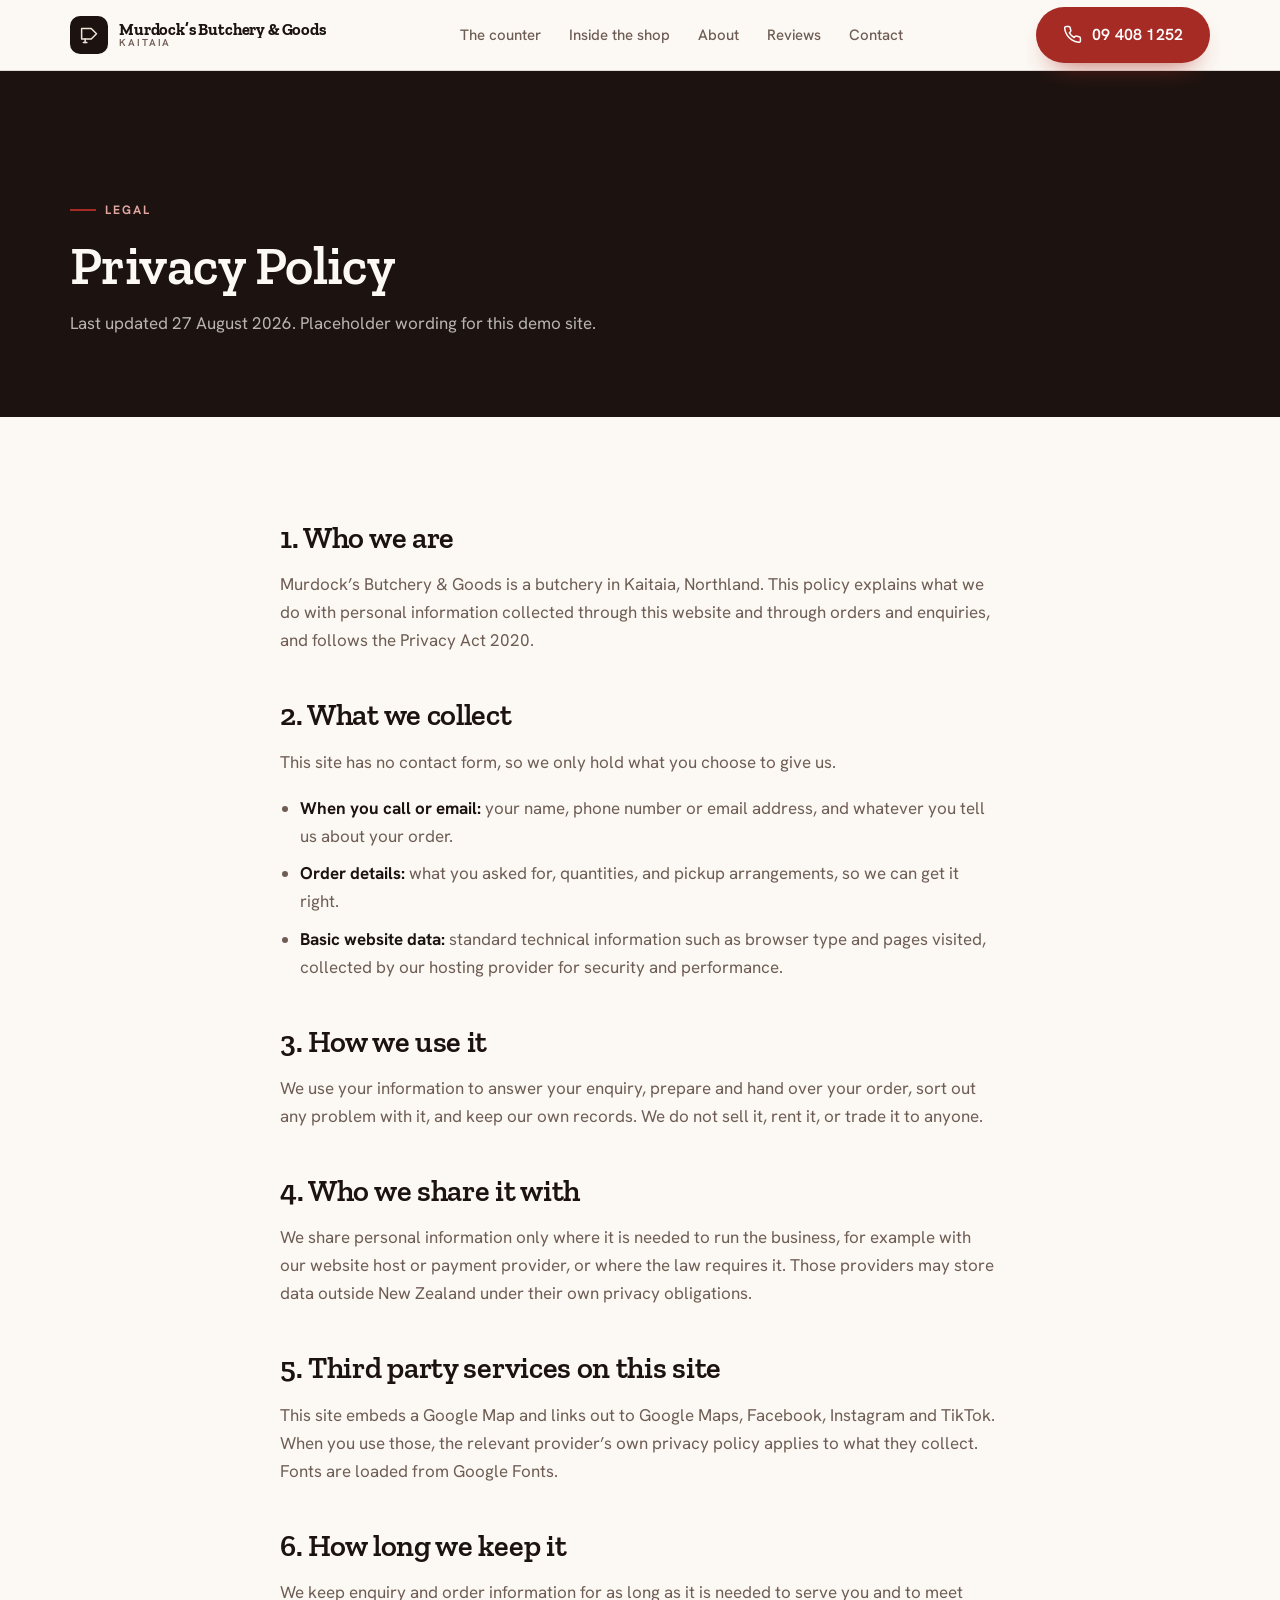
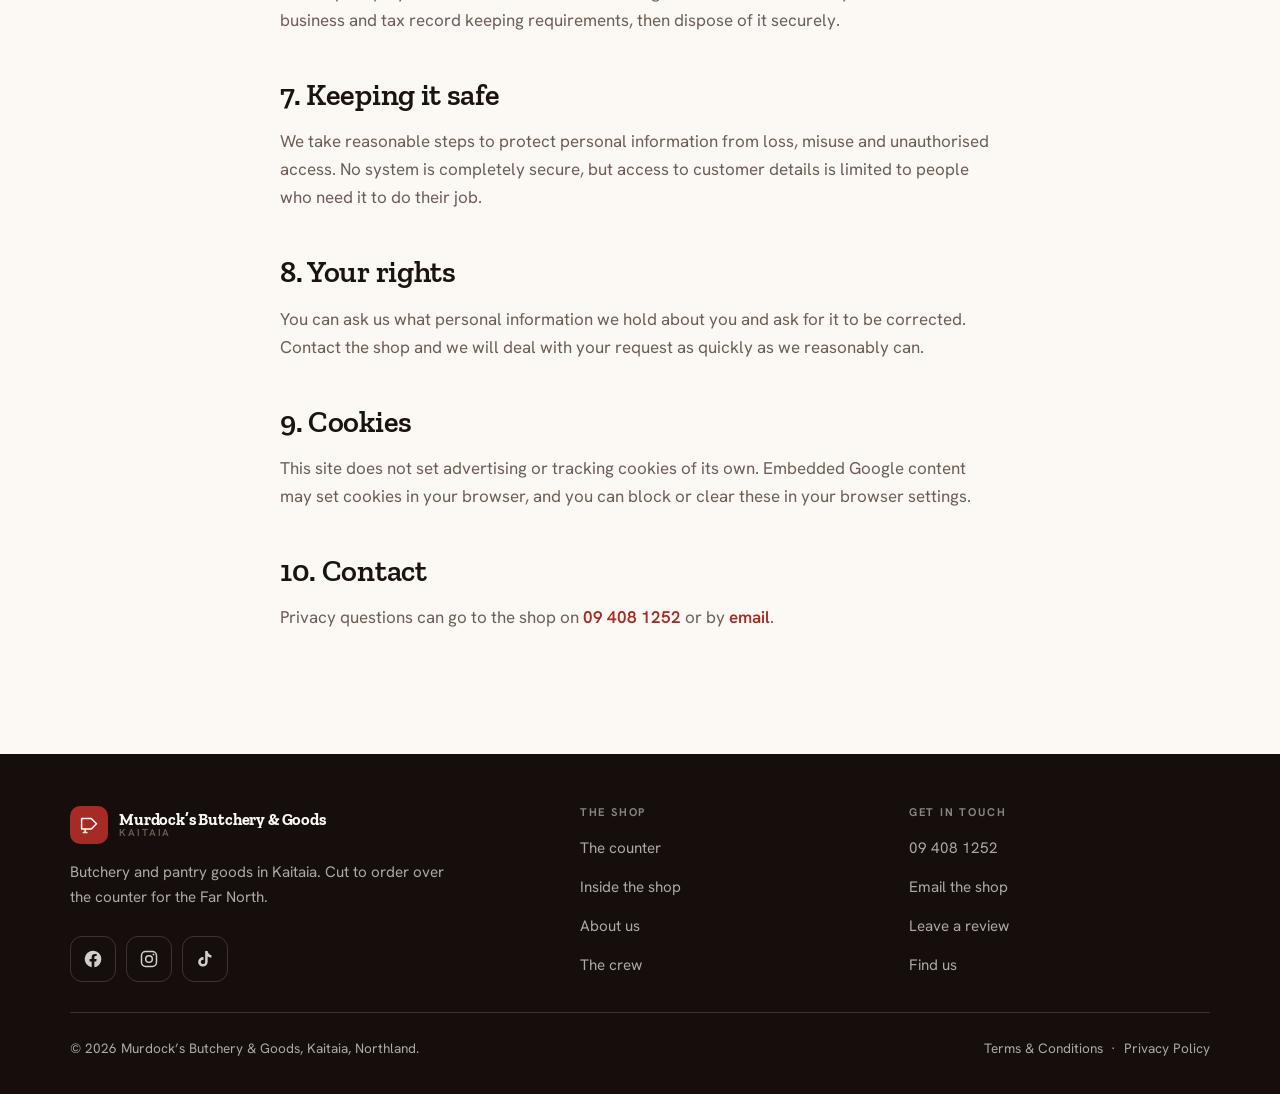
==== privacy.html @ 1039c91f "Initial build: Murdock's Butchery & Goods" ====
<!DOCTYPE html>
<html lang="en-NZ">
<head>
<meta charset="utf-8">
<meta name="viewport" content="width=device-width, initial-scale=1">
<title>Privacy Policy | Murdock&rsquo;s Butchery &amp; Goods</title>
<meta name="description" content="Privacy policy for Murdock&rsquo;s Butchery &amp; Goods, Kaitaia, Northland.">
<meta name="theme-color" content="#1C1310">
<link rel="icon" href="favicon.svg" type="image/svg+xml">
<link rel="preconnect" href="https://fonts.googleapis.com">
<link rel="preconnect" href="https://fonts.gstatic.com" crossorigin>
<link href="https://fonts.googleapis.com/css2?family=Zilla+Slab:wght@500;600;700&family=Hanken+Grotesk:wght@400;500;600;700&display=swap" rel="stylesheet">
<link rel="stylesheet" href="style.css">
</head>
<body>

<header class="nav">
  <div class="wrap nav-inner">
    <a class="brand" href="index.html">
      <span class="brand-mark">
        <svg viewBox="0 0 24 24" fill="none" stroke="currentColor" stroke-width="1.7" stroke-linecap="round" stroke-linejoin="round" aria-hidden="true"><path d="M3 4h11l6 6-6 6H3z"/><path d="M7 20v-4"/><path d="M5 20h4"/></svg>
      </span>
      <span class="brand-text">
        <span class="brand-name">Murdock&rsquo;s Butchery &amp; Goods</span>
        <span class="brand-sub">Kaitaia</span>
      </span>
    </a>

    <nav class="nav-links" aria-label="Main">
      <a href="index.html#services">The counter</a>
      <a href="index.html#shop">Inside the shop</a>
      <a href="index.html#about">About</a>
      <a href="index.html#reviews">Reviews</a>
      <a href="index.html#contact">Contact</a>
    </nav>

    <div class="nav-actions">
      <a class="btn btn-primary nav-call" href="tel:+6494081252">
        <svg viewBox="0 0 24 24" fill="none" stroke="currentColor" stroke-width="1.9" stroke-linecap="round" stroke-linejoin="round" aria-hidden="true"><path d="M22 16.9v3a2 2 0 0 1-2.2 2 19.8 19.8 0 0 1-8.6-3.1 19.5 19.5 0 0 1-6-6A19.8 19.8 0 0 1 2.1 4.2 2 2 0 0 1 4.1 2h3a2 2 0 0 1 2 1.7c.1 1 .4 1.9.7 2.8a2 2 0 0 1-.5 2.1L8.1 9.8a16 16 0 0 0 6 6l1.2-1.2a2 2 0 0 1 2.1-.5c.9.3 1.8.6 2.8.7a2 2 0 0 1 1.8 2.1z"/></svg>
        09 408 1252
      </a>
      <a class="icon-btn solid nav-call-mobile" href="tel:+6494081252" aria-label="Call Murdock&rsquo;s Butchery and Goods">
        <svg viewBox="0 0 24 24" fill="none" stroke="currentColor" stroke-width="1.9" stroke-linecap="round" stroke-linejoin="round" aria-hidden="true"><path d="M22 16.9v3a2 2 0 0 1-2.2 2 19.8 19.8 0 0 1-8.6-3.1 19.5 19.5 0 0 1-6-6A19.8 19.8 0 0 1 2.1 4.2 2 2 0 0 1 4.1 2h3a2 2 0 0 1 2 1.7c.1 1 .4 1.9.7 2.8a2 2 0 0 1-.5 2.1L8.1 9.8a16 16 0 0 0 6 6l1.2-1.2a2 2 0 0 1 2.1-.5c.9.3 1.8.6 2.8.7a2 2 0 0 1 1.8 2.1z"/></svg>
      </a>
      <button class="icon-btn nav-burger" id="burger" aria-label="Open menu" aria-expanded="false" aria-controls="mobileMenu">
        <svg viewBox="0 0 24 24" fill="none" stroke="currentColor" stroke-width="1.9" stroke-linecap="round" aria-hidden="true"><path d="M4 7h16M4 12h16M4 17h16"/></svg>
      </button>
    </div>
  </div>

  <div class="mobile-menu" id="mobileMenu">
    <div class="wrap">
      <a href="index.html#services">The counter</a>
      <a href="index.html#shop">Inside the shop</a>
      <a href="index.html#about">About</a>
      <a href="index.html#reviews">Reviews</a>
      <a href="index.html#contact">Contact</a>
      <a class="btn btn-primary btn-block" href="tel:+6494081252">Call the shop</a>
    </div>
  </div>
</header>

<section class="page-head">
  <div class="wrap">
    <div class="eyebrow on-dark" style="color:#E2A6A0">Legal</div>
    <h1>Privacy Policy</h1>
    <p>Last updated 27 August 2026. Placeholder wording for this demo site.</p>
  </div>
</section>

<section>
  <div class="wrap prose">
    <h2>1. Who we are</h2>
    <p>Murdock&rsquo;s Butchery &amp; Goods is a butchery in Kaitaia, Northland. This policy explains what we do with personal information collected through this website and through orders and enquiries, and follows the Privacy Act 2020.</p>

    <h2>2. What we collect</h2>
    <p>This site has no contact form, so we only hold what you choose to give us.</p>
    <ul>
      <li><strong>When you call or email:</strong> your name, phone number or email address, and whatever you tell us about your order.</li>
      <li><strong>Order details:</strong> what you asked for, quantities, and pickup arrangements, so we can get it right.</li>
      <li><strong>Basic website data:</strong> standard technical information such as browser type and pages visited, collected by our hosting provider for security and performance.</li>
    </ul>

    <h2>3. How we use it</h2>
    <p>We use your information to answer your enquiry, prepare and hand over your order, sort out any problem with it, and keep our own records. We do not sell it, rent it, or trade it to anyone.</p>

    <h2>4. Who we share it with</h2>
    <p>We share personal information only where it is needed to run the business, for example with our website host or payment provider, or where the law requires it. Those providers may store data outside New Zealand under their own privacy obligations.</p>

    <h2>5. Third party services on this site</h2>
    <p>This site embeds a Google Map and links out to Google Maps, Facebook, Instagram and TikTok. When you use those, the relevant provider&rsquo;s own privacy policy applies to what they collect. Fonts are loaded from Google Fonts.</p>

    <h2>6. How long we keep it</h2>
    <p>We keep enquiry and order information for as long as it is needed to serve you and to meet business and tax record keeping requirements, then dispose of it securely.</p>

    <h2>7. Keeping it safe</h2>
    <p>We take reasonable steps to protect personal information from loss, misuse and unauthorised access. No system is completely secure, but access to customer details is limited to people who need it to do their job.</p>

    <h2>8. Your rights</h2>
    <p>You can ask us what personal information we hold about you and ask for it to be corrected. Contact the shop and we will deal with your request as quickly as we reasonably can.</p>

    <h2>9. Cookies</h2>
    <p>This site does not set advertising or tracking cookies of its own. Embedded Google content may set cookies in your browser, and you can block or clear these in your browser settings.</p>

    <h2>10. Contact</h2>
    <p>Privacy questions can go to the shop on <a href="tel:+6494081252" style="color:var(--accent);font-weight:600">09 408 1252</a> or by <a href="#" data-gmail data-user="murdocksbutchery" data-domain="gmail.com" data-su="Privacy%20question" style="color:var(--accent);font-weight:600">email</a>.</p>
  </div>
</section>

<footer class="footer">
  <div class="wrap">
    <div class="footer-top">
      <div>
        <a class="brand" href="index.html">
          <span class="brand-mark">
            <svg viewBox="0 0 24 24" fill="none" stroke="currentColor" stroke-width="1.7" stroke-linecap="round" stroke-linejoin="round" aria-hidden="true"><path d="M3 4h11l6 6-6 6H3z"/><path d="M7 20v-4"/><path d="M5 20h4"/></svg>
          </span>
          <span class="brand-text">
            <span class="brand-name">Murdock&rsquo;s Butchery &amp; Goods</span>
            <span class="brand-sub">Kaitaia</span>
          </span>
        </a>
        <p class="footer-blurb">Butchery and pantry goods in Kaitaia. Cut to order over the counter for the Far North.</p>
        <div class="footer-socials socials">
          <a class="social" href="https://www.facebook.com/search/top?q=Murdock%27s%20Butchery%20%26%20Goods%20Kaitaia" target="_blank" rel="noopener" aria-label="Find us on Facebook">
            <svg viewBox="0 0 24 24" fill="currentColor" aria-hidden="true"><path d="M22 12a10 10 0 1 0-11.6 9.9v-7H7.9V12h2.5V9.8c0-2.5 1.5-3.9 3.8-3.9 1.1 0 2.2.2 2.2.2v2.4h-1.2c-1.2 0-1.6.8-1.6 1.6V12h2.7l-.4 2.9h-2.3v7A10 10 0 0 0 22 12z"/></svg>
          </a>
          <a class="social" href="https://www.instagram.com/explore/search/keyword/?q=Murdocks%20Butchery%20Kaitaia" target="_blank" rel="noopener" aria-label="Find us on Instagram">
            <svg viewBox="0 0 24 24" fill="none" stroke="currentColor" stroke-width="1.8" aria-hidden="true"><rect x="3" y="3" width="18" height="18" rx="5"/><circle cx="12" cy="12" r="4"/><circle cx="17.4" cy="6.6" r="1.1" fill="currentColor" stroke="none"/></svg>
          </a>
          <a class="social" href="https://www.tiktok.com/search?q=Murdocks%20Butchery%20Kaitaia" target="_blank" rel="noopener" aria-label="Find us on TikTok">
            <svg viewBox="0 0 24 24" fill="currentColor" aria-hidden="true"><path d="M16.6 5.8a5 5 0 0 1-1.4-3.3h-3v13a2.6 2.6 0 1 1-1.9-2.5V9.8a5.7 5.7 0 1 0 4.9 5.6V9.1a8 8 0 0 0 4.5 1.4V7.4a4.9 4.9 0 0 1-3.1-1.6z"/></svg>
          </a>
        </div>
      </div>

      <div class="footer-col">
        <h4>The shop</h4>
        <ul>
          <li><a href="index.html#services">The counter</a></li>
          <li><a href="index.html#shop">Inside the shop</a></li>
          <li><a href="index.html#about">About us</a></li>
          <li><a href="index.html#crew">The crew</a></li>
        </ul>
      </div>

      <div class="footer-col">
        <h4>Get in touch</h4>
        <ul>
          <li><a href="tel:+6494081252">09 408 1252</a></li>
          <li><a href="#" data-gmail data-user="murdocksbutchery" data-domain="gmail.com" data-su="Enquiry%20for%20Murdock%27s%20Butchery%20%26%20Goods">Email the shop</a></li>
          <li><a href="https://www.google.com/maps/search/?api=1&amp;query=Murdock%27s%20Butchery%20%26%20Goods%20Kaitaia" target="_blank" rel="noopener">Leave a review</a></li>
          <li><a href="index.html#contact">Find us</a></li>
        </ul>
      </div>
    </div>

    <div class="footer-bottom">
      <span>&copy; <span id="year">2026</span> Murdock&rsquo;s Butchery &amp; Goods, Kaitaia, Northland.</span>
      <span><a href="terms.html">Terms &amp; Conditions</a> &nbsp;&middot;&nbsp; <a href="privacy.html">Privacy Policy</a></span>
    </div>
  </div>
</footer>

<script src="script.js"></script>
</body>
</html>
---- style.css ----
/* Murdock's Butchery & Goods
   Archetype: Crafted | Zilla Slab + Hanken Grotesk */

:root{
  --ink:#1C1310;
  --ink-soft:#2A1D18;
  --ink-deep:#150E0C;
  --paper:#FCF9F4;
  --bone:#F1E7D9;
  --accent:#A62B25;
  --accent-deep:#7C1D1A;
  --accent-soft:rgba(166,43,37,.10);
  --muted:#6E5D54;
  --line:rgba(28,19,16,.13);
  --line-light:rgba(252,249,244,.16);
  --radius:14px;
  --radius-lg:20px;
  --shadow:0 18px 40px -24px rgba(28,19,16,.45);
  --maxw:1180px;
  --ease:cubic-bezier(.22,.61,.36,1);
}

*,*::before,*::after{box-sizing:border-box}

html{scroll-behavior:smooth;-webkit-text-size-adjust:100%}

body{
  margin:0;
  background:var(--paper);
  color:var(--ink);
  font-family:"Hanken Grotesk",-apple-system,BlinkMacSystemFont,"Segoe UI",sans-serif;
  font-size:17px;
  line-height:1.65;
  overflow-x:hidden;
  -webkit-font-smoothing:antialiased;
}

img{
  max-width:100%;
  height:auto;
  display:block;
  image-orientation:from-image;
  filter:saturate(.88) contrast(1.05);
}

h1,h2,h3,h4{
  font-family:"Zilla Slab",Georgia,serif;
  font-weight:600;
  line-height:1.12;
  letter-spacing:-.01em;
  margin:0 0 .5em;
}

h1{font-size:clamp(2.1rem,7.4vw,4.2rem)}
h2{font-size:clamp(1.85rem,5.2vw,2.9rem)}
h3{font-size:1.22rem}

p{margin:0 0 1.1em}

a{color:inherit;text-decoration:none}

.wrap{
  width:100%;
  min-width:0;
  max-width:var(--maxw);
  margin:0 auto;
  padding:0 20px;
}

section{padding:clamp(58px,10vw,104px) 0}

.eyebrow{
  display:inline-flex;
  align-items:center;
  gap:9px;
  font-size:.76rem;
  font-weight:700;
  letter-spacing:.17em;
  text-transform:uppercase;
  color:var(--accent);
  margin:0 0 16px;
}
.eyebrow::before{
  content:"";
  width:26px;
  height:2px;
  background:var(--accent);
  flex:none;
}
.on-dark .eyebrow{color:#E2A6A0}
.on-dark .eyebrow::before{background:#E2A6A0}

.lede{
  font-size:1.06rem;
  color:var(--muted);
  max-width:56ch;
}
.on-dark .lede{color:rgba(252,249,244,.74)}

.section-head{max-width:660px;margin-bottom:clamp(30px,5vw,50px)}

/* ---------- Buttons ---------- */
.btn{
  display:inline-flex;
  align-items:center;
  justify-content:center;
  gap:10px;
  min-height:52px;
  padding:14px 26px;
  border-radius:999px;
  font-weight:600;
  font-size:1rem;
  letter-spacing:.01em;
  border:1.5px solid transparent;
  cursor:pointer;
  transition:transform .25s var(--ease),background .25s var(--ease),color .25s var(--ease),border-color .25s var(--ease),box-shadow .25s var(--ease);
}
.btn svg{width:19px;height:19px;flex:none}
.btn-primary{background:var(--accent);color:#fff;box-shadow:0 14px 28px -16px rgba(166,43,37,.9)}
.btn-primary:hover{background:var(--accent-deep);transform:translateY(-2px)}
.btn-ghost{border-color:var(--line);color:var(--ink);background:transparent}
.btn-ghost:hover{border-color:var(--ink);transform:translateY(-2px)}
.on-dark .btn-ghost{border-color:rgba(252,249,244,.34);color:#FCF9F4}
.on-dark .btn-ghost:hover{border-color:#FCF9F4;background:rgba(252,249,244,.08)}
.btn-light{background:var(--paper);color:var(--ink)}
.btn-light:hover{background:#fff;transform:translateY(-2px)}
.btn-block{width:100%}

/* ---------- Nav ---------- */
.nav{
  position:sticky;
  top:0;
  z-index:60;
  background:rgba(252,249,244,.92);
  backdrop-filter:blur(14px);
  -webkit-backdrop-filter:blur(14px);
  border-bottom:1px solid var(--line);
}
.nav-inner{
  display:flex;
  align-items:center;
  justify-content:space-between;
  gap:16px;
  min-height:70px;
}
.brand{display:flex;align-items:center;gap:11px;min-width:0}
.brand-mark{
  width:38px;height:38px;flex:none;
  border-radius:10px;
  background:var(--ink);
  color:var(--bone);
  display:grid;place-items:center;
}
.brand-mark svg{width:21px;height:21px}
.brand-text{display:flex;flex-direction:column;line-height:1.05;min-width:0}
.brand-name{
  font-family:"Zilla Slab",Georgia,serif;
  font-weight:700;
  font-size:1.02rem;
  letter-spacing:-.01em;
  white-space:nowrap;
  overflow:hidden;
  text-overflow:ellipsis;
}
.brand-sub{
  font-size:.63rem;
  letter-spacing:.19em;
  text-transform:uppercase;
  color:var(--muted);
  font-weight:600;
}
.nav-links{display:none;align-items:center;gap:28px}
.nav-links a{
  font-size:.94rem;
  font-weight:500;
  color:var(--muted);
  position:relative;
  padding:6px 0;
  transition:color .2s var(--ease);
}
.nav-links a::after{
  content:"";
  position:absolute;
  left:0;bottom:0;
  width:0;height:2px;
  background:var(--accent);
  transition:width .28s var(--ease);
}
.nav-links a:hover{color:var(--ink)}
.nav-links a:hover::after{width:100%}
.nav-actions{display:flex;align-items:center;gap:10px}
.nav-call{display:none}
.nav-call-mobile{display:grid}
.icon-btn{
  width:46px;height:46px;
  border-radius:12px;
  display:grid;place-items:center;
  border:1px solid var(--line);
  background:transparent;
  color:var(--ink);
  cursor:pointer;
}
.icon-btn svg{width:21px;height:21px}
.icon-btn.solid{background:var(--accent);border-color:var(--accent);color:#fff}

.mobile-menu{
  display:none;
  border-top:1px solid var(--line);
  background:var(--paper);
  padding:10px 0 20px;
}
.mobile-menu.open{display:block}
.mobile-menu a{
  display:block;
  padding:15px 4px;
  font-size:1.05rem;
  font-weight:500;
  border-bottom:1px solid var(--line);
}
.mobile-menu .btn{margin-top:18px}

/* ---------- Hero ---------- */
.hero{
  position:relative;
  background:var(--ink);
  color:var(--paper);
  overflow:hidden;
  min-height:clamp(600px,92vh,860px);
  display:flex;
  align-items:flex-end;
  padding:120px 0 46px;
}
.hero-slides{position:absolute;inset:0}
.hero-slide{
  position:absolute;
  inset:0;
  opacity:0;
  transition:opacity 1.6s var(--ease);
}
.hero-slide.active{opacity:1}
.hero-slide img{
  width:100%;
  height:100%;
  object-fit:cover;
  filter:saturate(.7) contrast(1.06) brightness(.92);
}
.hero-scrim{
  position:absolute;
  inset:0;
  background:
    linear-gradient(180deg,rgba(21,14,12,.72) 0%,rgba(21,14,12,.42) 34%,rgba(21,14,12,.88) 100%),
    linear-gradient(90deg,rgba(21,14,12,.6) 0%,rgba(21,14,12,.12) 70%);
}
.hero-inner{position:relative;z-index:2;width:100%;min-width:0;flex:1 1 auto}
.hero h1{max-width:14ch;margin-bottom:20px;color:#FCF9F4;text-wrap:balance}
.hero-sub{
  font-size:1.06rem;
  color:rgba(252,249,244,.82);
  max-width:50ch;
  margin-bottom:30px;
}
.hero-cta{display:flex;flex-wrap:wrap;gap:12px;margin-bottom:30px}

.hero-quote{
  display:block;
  max-width:min(430px,100%);
  padding:16px 18px;
  border-radius:var(--radius);
  background:rgba(252,249,244,.10);
  border:1px solid rgba(252,249,244,.20);
  backdrop-filter:blur(12px);
  -webkit-backdrop-filter:blur(12px);
}
.hero-quote .stars{margin-bottom:8px}
.hero-quote-body{min-height:74px;position:relative}
.hq-slide{
  opacity:0;
  position:absolute;
  inset:0;
  transition:opacity .7s var(--ease);
  pointer-events:none;
}
.hq-slide.active{opacity:1;position:relative;pointer-events:auto}
.hq-text{
  font-size:.94rem;
  line-height:1.5;
  color:rgba(252,249,244,.92);
  margin:0 0 6px;
}
.hq-name{
  font-size:.76rem;
  letter-spacing:.13em;
  text-transform:uppercase;
  color:rgba(252,249,244,.6);
  font-weight:600;
}
.hq-tag{
  display:inline-block;
  margin-top:10px;
  font-size:.6rem;
  letter-spacing:.16em;
  text-transform:uppercase;
  color:rgba(252,249,244,.5);
  border-top:1px solid rgba(252,249,244,.16);
  padding-top:8px;
}
.stars{display:inline-flex;gap:3px;color:var(--accent)}
.stars svg{width:15px;height:15px}
.hero-quote .stars{color:#E5B25B}

/* ---------- Services ---------- */
.bg-bone{background:var(--bone)}
.bg-ink{background:var(--ink);color:var(--paper)}
.bg-ink h2,.bg-ink h3{color:#FCF9F4}

.cards{
  display:grid;
  grid-template-columns:1fr;
  gap:20px;
}
.card{
  background:var(--paper);
  border:1px solid var(--line);
  border-radius:var(--radius-lg);
  overflow:hidden;
  transition:transform .35s var(--ease),box-shadow .35s var(--ease),border-color .35s var(--ease);
}
.bg-bone .card{background:#FCF9F4}
.card:hover{transform:translateY(-5px);box-shadow:var(--shadow);border-color:rgba(166,43,37,.3)}
.card-media{position:relative;aspect-ratio:4/3;overflow:hidden;background:var(--ink-soft)}
.card-media img{
  width:100%;height:100%;
  object-fit:cover;
  transition:transform .7s var(--ease);
}
.card:hover .card-media img{transform:scale(1.05)}
.card-media::after{
  content:"";
  position:absolute;inset:0;
  background:linear-gradient(180deg,rgba(21,14,12,0) 45%,rgba(21,14,12,.5) 100%);
}
.card-body{padding:22px 22px 26px}
.card-body h3{margin-bottom:8px}
.card-body p{margin:0;color:var(--muted);font-size:.97rem}
.card-tag{
  position:absolute;
  z-index:2;
  left:14px;bottom:14px;
  font-size:.66rem;
  font-weight:700;
  letter-spacing:.15em;
  text-transform:uppercase;
  color:#fff;
  background:var(--accent);
  padding:6px 11px;
  border-radius:999px;
}

/* ---------- Gallery (masonry, natural ratios) ---------- */
.gallery{column-count:1;column-gap:16px}
.gallery figure{
  margin:0 0 16px;
  break-inside:avoid;
  border-radius:var(--radius);
  overflow:hidden;
  background:var(--ink-soft);
}
.gallery img{width:100%;height:auto;display:block;transition:transform .7s var(--ease)}
.gallery figure:hover img{transform:scale(1.04)}

/* ---------- About ---------- */
.split{display:grid;grid-template-columns:1fr;gap:34px;align-items:center}
.about-media{position:relative}
.about-media img{
  width:100%;
  aspect-ratio:4/3;
  object-fit:cover;
  border-radius:var(--radius-lg);
}
.corner-tag{
  position:absolute;
  right:-6px;bottom:-14px;
  background:var(--accent);
  color:#fff;
  padding:14px 18px;
  border-radius:var(--radius);
  font-family:"Zilla Slab",Georgia,serif;
  font-weight:600;
  font-size:.98rem;
  line-height:1.25;
  max-width:210px;
  box-shadow:0 16px 30px -18px rgba(124,29,26,.9);
}
.checklist{list-style:none;margin:26px 0 0;padding:0;display:grid;gap:13px}
.checklist li{display:flex;gap:12px;align-items:flex-start;font-weight:500}
.checklist svg{width:21px;height:21px;flex:none;color:var(--accent);margin-top:2px}

/* ---------- Crew ---------- */
.badge{
  display:block;
  width:max-content;
  max-width:100%;
  font-size:.66rem;
  font-weight:700;
  letter-spacing:.15em;
  text-transform:uppercase;
  color:var(--muted);
  border:1px solid var(--line);
  border-radius:999px;
  padding:6px 12px;
  margin-bottom:16px;
}
.crew{display:grid;grid-template-columns:1fr;gap:18px}
.crew-card{
  background:var(--paper);
  border:1px solid var(--line);
  border-radius:var(--radius-lg);
  padding:28px 24px;
  text-align:center;
  transition:transform .35s var(--ease),box-shadow .35s var(--ease);
}
.bg-bone .crew-card{background:#FCF9F4}
.crew-card:hover{transform:translateY(-4px);box-shadow:var(--shadow)}
.avatar{
  width:74px;height:74px;
  margin:0 auto 16px;
  border-radius:50%;
  background:var(--ink);
  color:var(--bone);
  display:grid;place-items:center;
  font-family:"Zilla Slab",Georgia,serif;
  font-weight:600;
  font-size:1.42rem;
  letter-spacing:.02em;
  box-shadow:0 0 0 2px var(--paper),0 0 0 4px var(--accent);
}
.bg-bone .avatar{box-shadow:0 0 0 2px #FCF9F4,0 0 0 4px var(--accent)}
.crew-card h3{margin-bottom:4px}
.crew-name{
  font-size:.72rem;
  letter-spacing:.16em;
  text-transform:uppercase;
  color:var(--accent);
  font-weight:700;
  margin-bottom:10px;
}
.crew-card p{margin:0;color:var(--muted);font-size:.95rem}

/* ---------- Reviews ---------- */
.reviews{display:grid;grid-template-columns:1fr;gap:18px}
.review{
  background:var(--paper);
  border:1px solid var(--line);
  border-radius:var(--radius-lg);
  padding:26px 24px;
  display:flex;
  flex-direction:column;
  gap:12px;
}
.bg-bone .review{background:#FCF9F4}
.review p{margin:0;font-size:1rem;line-height:1.6}
.review-foot{
  margin-top:auto;
  padding-top:14px;
  border-top:1px solid var(--line);
  display:flex;
  align-items:center;
  justify-content:space-between;
  gap:12px;
  flex-wrap:wrap;
}
.review-who{font-weight:600;font-size:.95rem}
.review-where{color:var(--muted);font-size:.86rem;font-weight:400}
.review-date{color:var(--muted);font-size:.82rem}
.reviews-actions{margin-top:28px;display:flex;flex-wrap:wrap;gap:12px}

/* ---------- Review banner ---------- */
.banner{
  background:var(--ink);
  color:var(--paper);
  padding:clamp(48px,8vw,76px) 0;
  position:relative;
  overflow:hidden;
}
.banner::before{
  content:"";
  position:absolute;
  top:-90px;right:-70px;
  width:300px;height:300px;
  border-radius:50%;
  background:radial-gradient(circle,rgba(166,43,37,.42) 0%,rgba(166,43,37,0) 70%);
}
.banner-inner{
  position:relative;
  display:grid;
  gap:24px;
  align-items:center;
}
.banner h2{margin-bottom:10px;color:#FCF9F4}
.banner p{margin:0;color:rgba(252,249,244,.74)}

/* ---------- Contact ---------- */
.contact{background:var(--ink);color:var(--paper)}
.contact h2{color:#FCF9F4}
.contact-grid{display:grid;grid-template-columns:1fr;gap:38px}
.info-rows{list-style:none;margin:26px 0 0;padding:0;display:grid;gap:20px}
.info-rows li{display:flex;gap:14px;align-items:flex-start}
.info-rows li > span:last-child{display:block;min-width:0;padding-top:2px}
.info-icon{
  width:42px;height:42px;flex:none;
  border-radius:11px;
  border:1px solid var(--line-light);
  display:grid;place-items:center;
  color:#E2A6A0;
}
.info-icon svg{width:19px;height:19px}
.info-label{
  display:block;
  font-size:.7rem;
  letter-spacing:.16em;
  text-transform:uppercase;
  color:rgba(252,249,244,.5);
  font-weight:600;
  margin-bottom:2px;
}
.info-value{display:block;font-weight:500;color:#FCF9F4;word-break:break-word}
a.info-value:hover{color:#E2A6A0}

.socials{display:flex;gap:12px;margin-top:26px;flex-wrap:wrap}
.social{
  width:46px;height:46px;
  border-radius:12px;
  border:1px solid var(--line-light);
  display:grid;place-items:center;
  color:rgba(252,249,244,.82);
  transition:background .25s var(--ease),color .25s var(--ease),transform .25s var(--ease),border-color .25s var(--ease);
}
.social svg{width:20px;height:20px}
.social:hover{background:var(--accent);border-color:var(--accent);color:#fff;transform:translateY(-3px)}

.contact-panel{
  background:rgba(252,249,244,.05);
  border:1px solid var(--line-light);
  border-radius:var(--radius-lg);
  padding:28px 24px;
}
.contact-panel h3{color:#FCF9F4;margin-bottom:8px}
.contact-panel p{color:rgba(252,249,244,.7);font-size:.97rem}
.contact-panel .btn{margin-top:12px}
.panel-note{
  margin:18px 0 0;
  font-size:.84rem;
  color:rgba(252,249,244,.5);
}

/* ---------- Map ---------- */
.map-section{padding-top:0;background:var(--ink)}
.map-frame{
  width:100%;
  border-radius:var(--radius-lg);
  overflow:hidden;
  border:1px solid var(--line-light);
  line-height:0;
  background:var(--ink-soft);
}
.map-frame iframe{width:100%;height:340px;border:0;display:block;filter:grayscale(.24) contrast(1.03)}

/* ---------- Footer ---------- */
.footer{background:var(--ink-deep);color:rgba(252,249,244,.66);padding:52px 0 34px}
.footer-top{
  display:grid;
  gap:28px;
  padding-bottom:30px;
  border-bottom:1px solid var(--line-light);
}
.footer .brand-mark{background:var(--accent);color:#fff}
.footer .brand-name{color:#FCF9F4}
.footer-blurb{margin:16px 0 0;font-size:.95rem;max-width:42ch}
.footer-col h4{
  font-family:"Hanken Grotesk",sans-serif;
  font-size:.7rem;
  letter-spacing:.16em;
  text-transform:uppercase;
  color:rgba(252,249,244,.5);
  margin-bottom:14px;
  font-weight:700;
}
.footer-col ul{list-style:none;margin:0;padding:0;display:grid;gap:11px}
.footer-col a{font-size:.95rem;transition:color .2s var(--ease)}
.footer-col a:hover{color:#E2A6A0}
.footer-socials{display:flex;gap:10px;flex-wrap:wrap}
.footer-bottom{
  padding-top:24px;
  display:flex;
  flex-wrap:wrap;
  gap:12px;
  justify-content:space-between;
  align-items:center;
  font-size:.85rem;
}
.footer-bottom a:hover{color:#E2A6A0}

/* ---------- Legal pages ---------- */
.page-head{
  background:var(--ink);
  color:var(--paper);
  padding:clamp(70px,11vw,120px) 0 clamp(50px,8vw,80px);
}
.page-head h1{color:#FCF9F4;font-size:clamp(2rem,6vw,3.4rem);margin-bottom:12px}
.page-head p{color:rgba(252,249,244,.7);margin:0}
.prose{max-width:760px}
.prose h2{font-size:clamp(1.4rem,3.6vw,1.9rem);margin-top:44px}
.prose h2:first-child{margin-top:0}
.prose p,.prose li{color:var(--muted)}
.prose ul{padding-left:20px;display:grid;gap:9px;margin:0 0 1.2em}
.prose strong{color:var(--ink)}

/* ---------- Intro + reveal animation ---------- */
#intro{
  position:fixed;
  inset:0;
  z-index:999;
  background:var(--ink);
  display:grid;
  place-items:center;
  transition:opacity .7s var(--ease),visibility .7s;
}
#intro.done{opacity:0;visibility:hidden}
.intro-mark{
  text-align:center;
  color:var(--bone);
  animation:introRise 1.1s var(--ease) both;
}
.intro-mark svg{width:44px;height:44px;color:var(--accent);margin-bottom:14px}
.intro-name{
  font-family:"Zilla Slab",Georgia,serif;
  font-size:clamp(1.4rem,5vw,2.2rem);
  font-weight:600;
  letter-spacing:-.01em;
}
.intro-sub{
  font-size:.68rem;
  letter-spacing:.32em;
  text-transform:uppercase;
  color:rgba(252,249,244,.5);
  margin-top:8px;
}
@keyframes introRise{
  from{opacity:0;transform:translateY(14px)}
  to{opacity:1;transform:none}
}

.reveal{opacity:0;transform:translateY(26px);transition:opacity .8s var(--ease),transform .8s var(--ease)}
.reveal.in{opacity:1;transform:none}
.reveal.d1{transition-delay:.09s}
.reveal.d2{transition-delay:.18s}
.reveal.d3{transition-delay:.27s}
.reveal.d4{transition-delay:.36s}
.reveal.d5{transition-delay:.45s}

.hero-anim{opacity:0;transform:translateY(22px);animation:heroIn .95s var(--ease) forwards}
.hero-anim.h1{animation-delay:.75s}
.hero-anim.h2{animation-delay:.88s}
.hero-anim.h3{animation-delay:1.01s}
.hero-anim.h4{animation-delay:1.14s}
.hero-anim.h5{animation-delay:1.27s}
@keyframes heroIn{to{opacity:1;transform:none}}

/* ---------- Responsive ---------- */
@media (min-width:600px){
  .cards{grid-template-columns:repeat(2,1fr)}
  .gallery{column-count:2}
  .crew{grid-template-columns:repeat(2,1fr)}
  .reviews{grid-template-columns:repeat(2,1fr)}
  .map-frame iframe{height:400px}
}

@media (min-width:900px){
  body{font-size:17px}
  .nav-links{display:flex}
  .nav-call{display:inline-flex}
  .nav-burger{display:none}
  .nav-call-mobile{display:none}
  .hero{padding:150px 0 62px}
  .cards{grid-template-columns:repeat(3,1fr)}
  .gallery{column-count:3}
  .crew{grid-template-columns:repeat(3,1fr)}
  .split{grid-template-columns:1fr 1fr;gap:56px}
  .split.flip .about-media{order:2}
  .banner-inner{grid-template-columns:1fr auto;gap:40px}
  .contact-grid{grid-template-columns:1.05fr .95fr;gap:56px}
  .footer-top{grid-template-columns:1.6fr 1fr 1fr}
  .map-frame iframe{height:460px}
  .contact-panel{padding:34px 32px}
}

@media (min-width:1100px){
  .reviews{grid-template-columns:repeat(4,1fr)}
}

@media (prefers-reduced-motion:reduce){
  html{scroll-behavior:auto}
  *,*::before,*::after{
    animation-duration:.01ms !important;
    animation-iteration-count:1 !important;
    transition-duration:.01ms !important;
  }
  .reveal{opacity:1;transform:none}
  .hero-anim{opacity:1;transform:none}
}
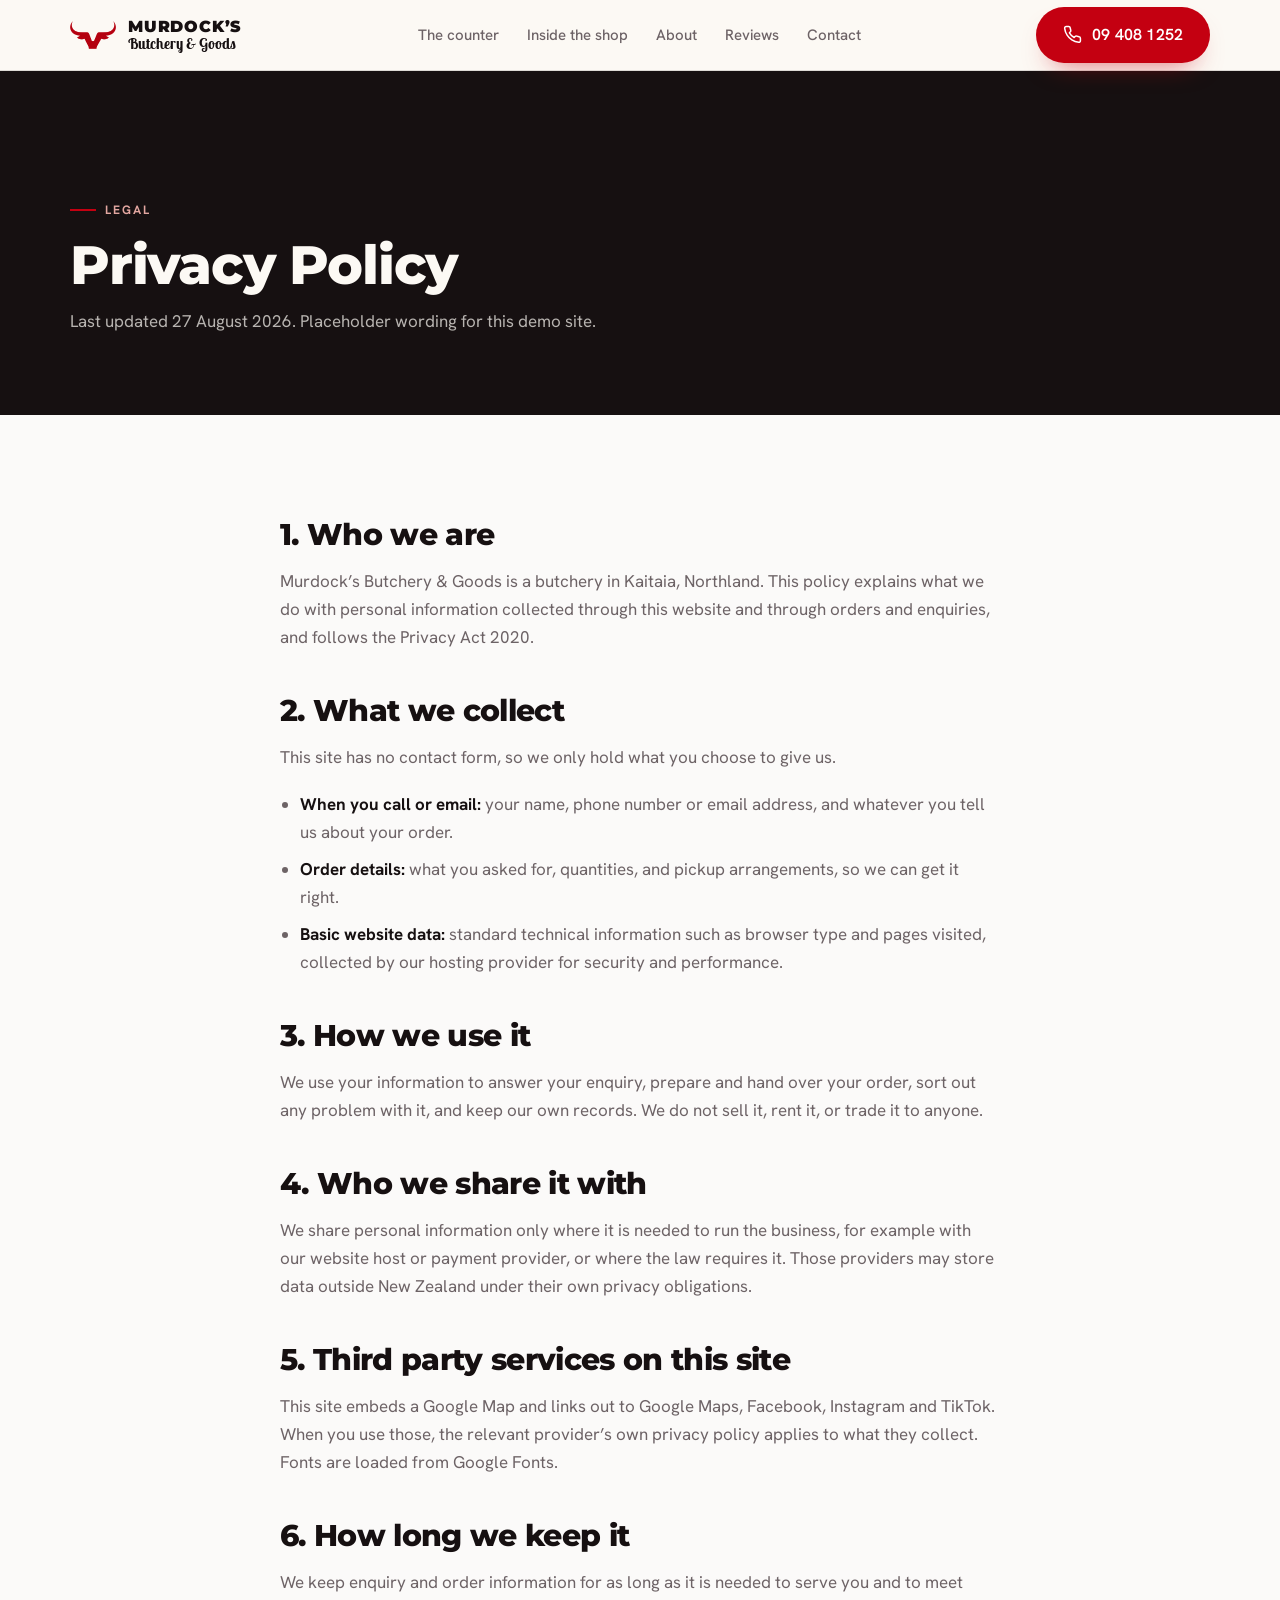
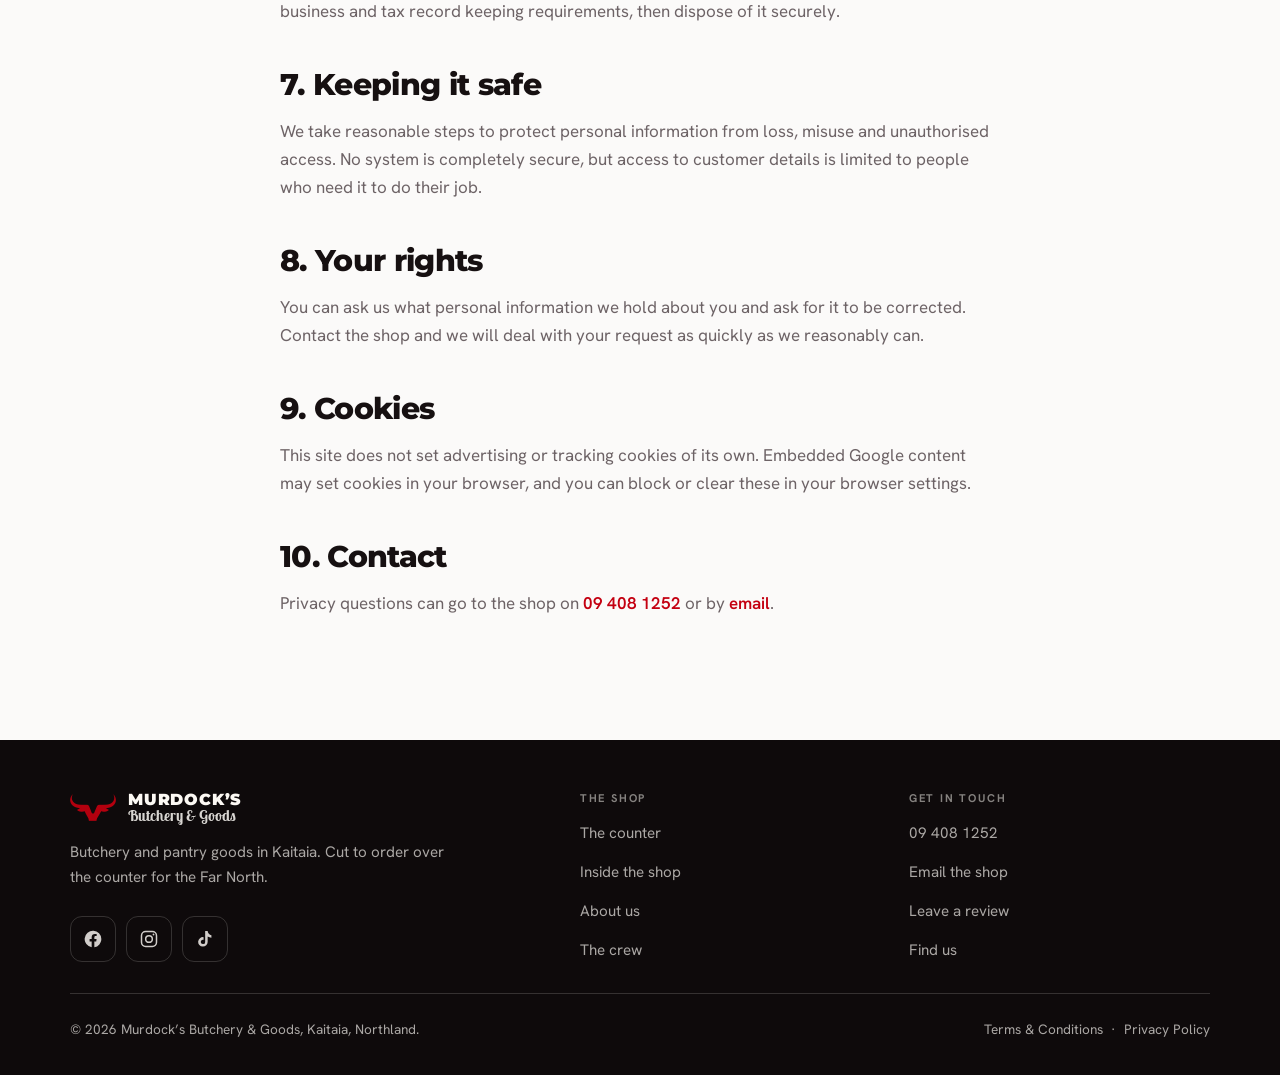
==== commit a142d3e6: "Update demo via Claude Code" ====
--- a/privacy.html
+++ b/privacy.html
@@ -5,11 +5,12 @@
 <meta name="viewport" content="width=device-width, initial-scale=1">
 <title>Privacy Policy | Murdock&rsquo;s Butchery &amp; Goods</title>
 <meta name="description" content="Privacy policy for Murdock&rsquo;s Butchery &amp; Goods, Kaitaia, Northland.">
-<meta name="theme-color" content="#1C1310">
-<link rel="icon" href="favicon.svg" type="image/svg+xml">
+<meta name="theme-color" content="#161011">
+<link rel="icon" href="favicon.png" type="image/png">
+<link rel="apple-touch-icon" href="apple-touch-icon.png">
 <link rel="preconnect" href="https://fonts.googleapis.com">
 <link rel="preconnect" href="https://fonts.gstatic.com" crossorigin>
-<link href="https://fonts.googleapis.com/css2?family=Zilla+Slab:wght@500;600;700&family=Hanken+Grotesk:wght@400;500;600;700&display=swap" rel="stylesheet">
+<link href="https://fonts.googleapis.com/css2?family=Montserrat:wght@700;800;900&family=Lobster+Two:wght@700&family=Hanken+Grotesk:wght@400;500;600;700&display=swap" rel="stylesheet">
 <link rel="stylesheet" href="style.css">
 </head>
 <body>
@@ -17,12 +18,10 @@
 <header class="nav">
   <div class="wrap nav-inner">
     <a class="brand" href="index.html">
-      <span class="brand-mark">
-        <svg viewBox="0 0 24 24" fill="none" stroke="currentColor" stroke-width="1.7" stroke-linecap="round" stroke-linejoin="round" aria-hidden="true"><path d="M3 4h11l6 6-6 6H3z"/><path d="M7 20v-4"/><path d="M5 20h4"/></svg>
-      </span>
+      <img class="brand-bull" src="img/bull.png" alt="" width="733" height="432">
       <span class="brand-text">
-        <span class="brand-name">Murdock&rsquo;s Butchery &amp; Goods</span>
-        <span class="brand-sub">Kaitaia</span>
+        <span class="brand-name">Murdock&rsquo;s</span>
+        <span class="brand-sub">Butchery &amp; Goods</span>
       </span>
     </a>
 
@@ -112,12 +111,10 @@
     <div class="footer-top">
       <div>
         <a class="brand" href="index.html">
-          <span class="brand-mark">
-            <svg viewBox="0 0 24 24" fill="none" stroke="currentColor" stroke-width="1.7" stroke-linecap="round" stroke-linejoin="round" aria-hidden="true"><path d="M3 4h11l6 6-6 6H3z"/><path d="M7 20v-4"/><path d="M5 20h4"/></svg>
-          </span>
+          <img class="brand-bull" src="img/bull.png" alt="" width="733" height="432">
           <span class="brand-text">
-            <span class="brand-name">Murdock&rsquo;s Butchery &amp; Goods</span>
-            <span class="brand-sub">Kaitaia</span>
+            <span class="brand-name">Murdock&rsquo;s</span>
+            <span class="brand-sub">Butchery &amp; Goods</span>
           </span>
         </a>
         <p class="footer-blurb">Butchery and pantry goods in Kaitaia. Cut to order over the counter for the Far North.</p>
--- a/style.css
+++ b/style.css
@@ -1,21 +1,21 @@
 /* Murdock's Butchery & Goods
-   Archetype: Crafted | Zilla Slab + Hanken Grotesk */
+   Brand: signal-red bull mark on black shopfront | Montserrat + Lobster Two + Hanken Grotesk */
 
 :root{
-  --ink:#1C1310;
-  --ink-soft:#2A1D18;
-  --ink-deep:#150E0C;
-  --paper:#FCF9F4;
-  --bone:#F1E7D9;
-  --accent:#A62B25;
-  --accent-deep:#7C1D1A;
-  --accent-soft:rgba(166,43,37,.10);
-  --muted:#6E5D54;
-  --line:rgba(28,19,16,.13);
-  --line-light:rgba(252,249,244,.16);
+  --ink:#161011;
+  --ink-soft:#241B1C;
+  --ink-deep:#0E0A0B;
+  --paper:#FBFAF9;
+  --bone:#F2EEED;
+  --accent:#C40011;
+  --accent-deep:#93000D;
+  --accent-soft:rgba(196,0,17,.08);
+  --muted:#6D6366;
+  --line:rgba(22,16,17,.13);
+  --line-light:rgba(251,250,249,.16);
   --radius:14px;
   --radius-lg:20px;
-  --shadow:0 18px 40px -24px rgba(28,19,16,.45);
+  --shadow:0 18px 40px -24px rgba(22,16,17,.45);
   --maxw:1180px;
   --ease:cubic-bezier(.22,.61,.36,1);
 }
@@ -44,16 +44,23 @@
 }
 
 h1,h2,h3,h4{
-  font-family:"Zilla Slab",Georgia,serif;
-  font-weight:600;
-  line-height:1.12;
-  letter-spacing:-.01em;
+  font-family:"Montserrat","Hanken Grotesk",sans-serif;
+  font-weight:800;
+  line-height:1.08;
+  letter-spacing:-.022em;
   margin:0 0 .5em;
 }
 
-h1{font-size:clamp(2.1rem,7.4vw,4.2rem)}
-h2{font-size:clamp(1.85rem,5.2vw,2.9rem)}
-h3{font-size:1.22rem}
+h1{font-size:clamp(2rem,6.8vw,3.9rem)}
+h2{font-size:clamp(1.7rem,4.8vw,2.6rem)}
+h3{font-size:1.16rem;font-weight:700}
+
+.script{
+  font-family:"Lobster Two",cursive;
+  font-weight:700;
+  letter-spacing:0;
+  text-transform:none;
+}
 
 p{margin:0 0 1.1em}
 
@@ -87,8 +94,8 @@
   background:var(--accent);
   flex:none;
 }
-.on-dark .eyebrow{color:#E2A6A0}
-.on-dark .eyebrow::before{background:#E2A6A0}
+.on-dark .eyebrow{color:#F59C9C}
+.on-dark .eyebrow::before{background:#F59C9C}
 
 .lede{
   font-size:1.06rem;
@@ -116,7 +123,7 @@
   transition:transform .25s var(--ease),background .25s var(--ease),color .25s var(--ease),border-color .25s var(--ease),box-shadow .25s var(--ease);
 }
 .btn svg{width:19px;height:19px;flex:none}
-.btn-primary{background:var(--accent);color:#fff;box-shadow:0 14px 28px -16px rgba(166,43,37,.9)}
+.btn-primary{background:var(--accent);color:#fff;box-shadow:0 14px 28px -16px rgba(196,0,17,.7)}
 .btn-primary:hover{background:var(--accent-deep);transform:translateY(-2px)}
 .btn-ghost{border-color:var(--line);color:var(--ink);background:transparent}
 .btn-ghost:hover{border-color:var(--ink);transform:translateY(-2px)}
@@ -143,31 +150,25 @@
   gap:16px;
   min-height:70px;
 }
-.brand{display:flex;align-items:center;gap:11px;min-width:0}
-.brand-mark{
-  width:38px;height:38px;flex:none;
-  border-radius:10px;
-  background:var(--ink);
-  color:var(--bone);
-  display:grid;place-items:center;
-}
-.brand-mark svg{width:21px;height:21px}
-.brand-text{display:flex;flex-direction:column;line-height:1.05;min-width:0}
+.brand{display:flex;align-items:center;gap:12px;min-width:0}
+.brand-bull{width:46px;height:auto;flex:none}
+.brand-text{display:flex;flex-direction:column;line-height:1.04;min-width:0}
 .brand-name{
-  font-family:"Zilla Slab",Georgia,serif;
-  font-weight:700;
-  font-size:1.02rem;
-  letter-spacing:-.01em;
+  font-family:"Montserrat","Hanken Grotesk",sans-serif;
+  font-weight:900;
+  font-size:1rem;
+  letter-spacing:.05em;
+  text-transform:uppercase;
   white-space:nowrap;
   overflow:hidden;
   text-overflow:ellipsis;
 }
 .brand-sub{
-  font-size:.63rem;
-  letter-spacing:.19em;
-  text-transform:uppercase;
-  color:var(--muted);
-  font-weight:600;
+  font-family:"Lobster Two",cursive;
+  font-weight:700;
+  font-size:.92rem;
+  color:var(--ink);
+  white-space:nowrap;
 }
 .nav-links{display:none;align-items:center;gap:28px}
 .nav-links a{
@@ -252,7 +253,7 @@
     linear-gradient(90deg,rgba(21,14,12,.6) 0%,rgba(21,14,12,.12) 70%);
 }
 .hero-inner{position:relative;z-index:2;width:100%;min-width:0;flex:1 1 auto}
-.hero h1{max-width:14ch;margin-bottom:20px;color:#FCF9F4;text-wrap:balance}
+.hero h1{max-width:22ch;margin-bottom:20px;color:#FCF9F4;text-wrap:balance}
 .hero-sub{
   font-size:1.06rem;
   color:rgba(252,249,244,.82);
@@ -384,12 +385,12 @@
   color:#fff;
   padding:14px 18px;
   border-radius:var(--radius);
-  font-family:"Zilla Slab",Georgia,serif;
-  font-weight:600;
-  font-size:.98rem;
-  line-height:1.25;
-  max-width:210px;
-  box-shadow:0 16px 30px -18px rgba(124,29,26,.9);
+  font-family:"Lobster Two",cursive;
+  font-weight:700;
+  font-size:1.08rem;
+  line-height:1.3;
+  max-width:220px;
+  box-shadow:0 16px 30px -18px rgba(147,0,13,.9);
 }
 .checklist{list-style:none;margin:26px 0 0;padding:0;display:grid;gap:13px}
 .checklist li{display:flex;gap:12px;align-items:flex-start;font-weight:500}
@@ -428,10 +429,10 @@
   background:var(--ink);
   color:var(--bone);
   display:grid;place-items:center;
-  font-family:"Zilla Slab",Georgia,serif;
-  font-weight:600;
-  font-size:1.42rem;
-  letter-spacing:.02em;
+  font-family:"Montserrat","Hanken Grotesk",sans-serif;
+  font-weight:800;
+  font-size:1.34rem;
+  letter-spacing:.03em;
   box-shadow:0 0 0 2px var(--paper),0 0 0 4px var(--accent);
 }
 .bg-bone .avatar{box-shadow:0 0 0 2px #FCF9F4,0 0 0 4px var(--accent)}
@@ -511,7 +512,7 @@
   border-radius:11px;
   border:1px solid var(--line-light);
   display:grid;place-items:center;
-  color:#E2A6A0;
+  color:#F59C9C;
 }
 .info-icon svg{width:19px;height:19px}
 .info-label{
@@ -524,7 +525,7 @@
   margin-bottom:2px;
 }
 .info-value{display:block;font-weight:500;color:#FCF9F4;word-break:break-word}
-a.info-value:hover{color:#E2A6A0}
+a.info-value:hover{color:#F59C9C}
 
 .socials{display:flex;gap:12px;margin-top:26px;flex-wrap:wrap}
 .social{
@@ -573,8 +574,8 @@
   padding-bottom:30px;
   border-bottom:1px solid var(--line-light);
 }
-.footer .brand-mark{background:var(--accent);color:#fff}
 .footer .brand-name{color:#FCF9F4}
+.footer .brand-sub{color:rgba(252,249,244,.85)}
 .footer-blurb{margin:16px 0 0;font-size:.95rem;max-width:42ch}
 .footer-col h4{
   font-family:"Hanken Grotesk",sans-serif;
@@ -587,7 +588,7 @@
 }
 .footer-col ul{list-style:none;margin:0;padding:0;display:grid;gap:11px}
 .footer-col a{font-size:.95rem;transition:color .2s var(--ease)}
-.footer-col a:hover{color:#E2A6A0}
+.footer-col a:hover{color:#F59C9C}
 .footer-socials{display:flex;gap:10px;flex-wrap:wrap}
 .footer-bottom{
   padding-top:24px;
@@ -598,7 +599,7 @@
   align-items:center;
   font-size:.85rem;
 }
-.footer-bottom a:hover{color:#E2A6A0}
+.footer-bottom a:hover{color:#F59C9C}
 
 /* ---------- Legal pages ---------- */
 .page-head{
@@ -628,23 +629,9 @@
 #intro.done{opacity:0;visibility:hidden}
 .intro-mark{
   text-align:center;
-  color:var(--bone);
   animation:introRise 1.1s var(--ease) both;
 }
-.intro-mark svg{width:44px;height:44px;color:var(--accent);margin-bottom:14px}
-.intro-name{
-  font-family:"Zilla Slab",Georgia,serif;
-  font-size:clamp(1.4rem,5vw,2.2rem);
-  font-weight:600;
-  letter-spacing:-.01em;
-}
-.intro-sub{
-  font-size:.68rem;
-  letter-spacing:.32em;
-  text-transform:uppercase;
-  color:rgba(252,249,244,.5);
-  margin-top:8px;
-}
+.intro-logo{width:min(62vw,360px);height:auto;margin:0 auto}
 @keyframes introRise{
   from{opacity:0;transform:translateY(14px)}
   to{opacity:1;transform:none}
